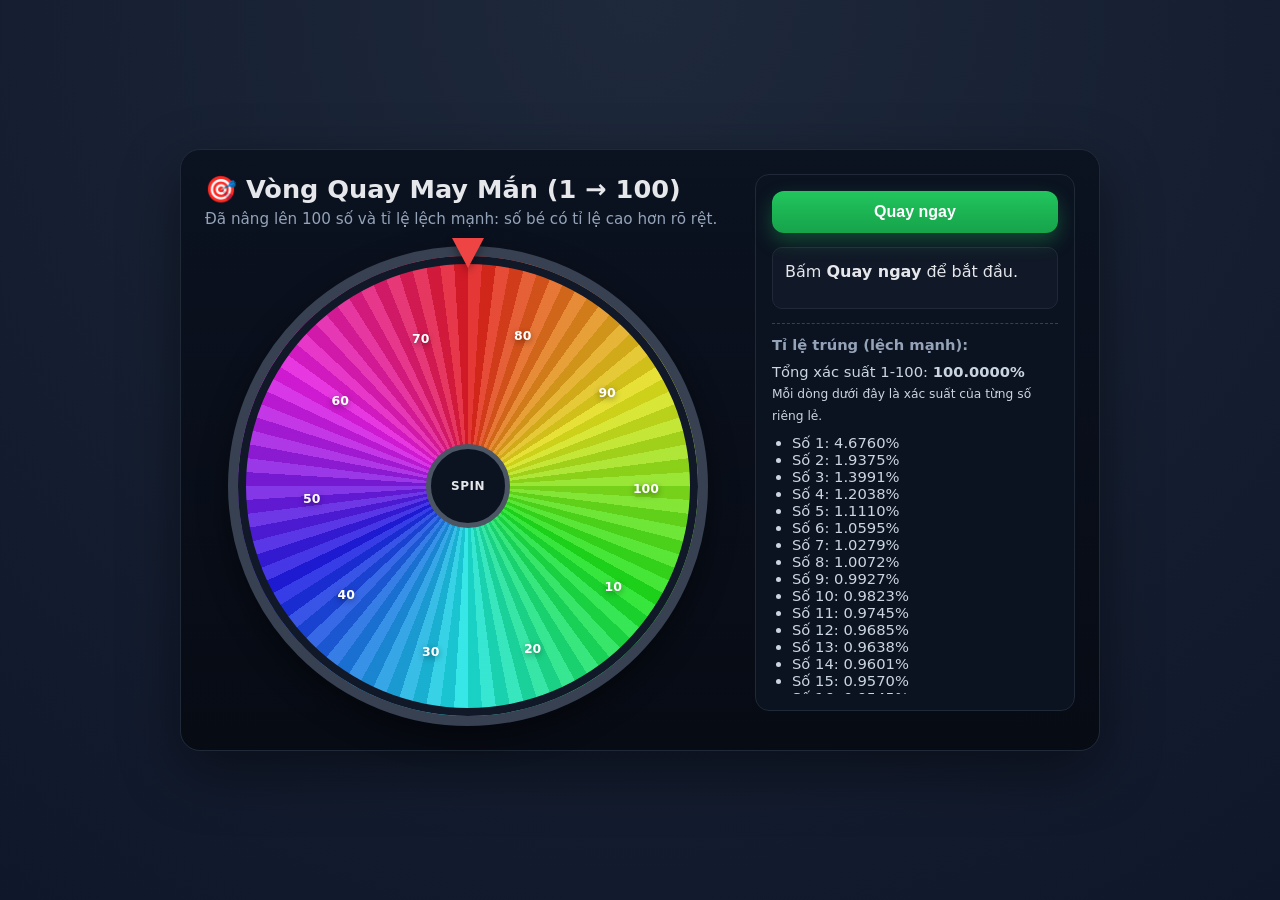
==== index2.html @ 82eaa5ee "update" ====
<!DOCTYPE html>
<html lang="vi">
<head>
  <meta charset="UTF-8" />
  <meta name="viewport" content="width=device-width, initial-scale=1.0" />
  <title>Vòng Quay May Mắn 1-5</title>
  <style>
    :root {
      --bg: #0f172a;
      --card: #111827;
      --text: #e5e7eb;
      --muted: #94a3b8;
      --accent: #22c55e;
      --danger: #ef4444;
    }

    * { box-sizing: border-box; }

    body {
      margin: 0;
      font-family: Inter, system-ui, -apple-system, Segoe UI, Roboto, Arial, sans-serif;
      background: radial-gradient(circle at top, #1e293b, var(--bg));
      color: var(--text);
      min-height: 100vh;
      display: grid;
      place-items: center;
      padding: 20px;
    }

    .panel {
      width: min(920px, 100%);
      background: linear-gradient(180deg, #0b1220, #070b14);
      border: 1px solid #1f2937;
      border-radius: 20px;
      box-shadow: 0 20px 60px rgba(0,0,0,.45);
      padding: 24px;
      display: grid;
      grid-template-columns: 1fr 320px;
      gap: 24px;
    }

    .title {
      margin: 0 0 6px;
      font-size: 1.6rem;
      font-weight: 700;
    }

    .subtitle {
      margin: 0 0 18px;
      color: var(--muted);
      font-size: .95rem;
    }

    .wheel-wrap {
      position: relative;
      width: min(480px, 88vw);
      aspect-ratio: 1;
      margin-inline: auto;
    }

    .pointer {
      position: absolute;
      top: -8px;
      left: 50%;
      transform: translateX(-50%);
      width: 0;
      height: 0;
      border-left: 16px solid transparent;
      border-right: 16px solid transparent;
      border-top: 30px solid var(--danger);
      filter: drop-shadow(0 4px 4px rgba(0,0,0,.35));
      z-index: 3;
    }

    .wheel {
      width: 100%;
      height: 100%;
      border-radius: 50%;
      border: 10px solid #374151;
      box-shadow: inset 0 0 0 8px #111827, 0 12px 30px rgba(0,0,0,.45);
      position: relative;
      transition: transform 4.8s cubic-bezier(.12,.95,.2,1);
      background: conic-gradient(
        #22d3ee 0deg 72deg,
        #a78bfa 72deg 144deg,
        #34d399 144deg 216deg,
        #f59e0b 216deg 288deg,
        #f87171 288deg 360deg
      );
      overflow: hidden;
    }

    .center {
      position: absolute;
      inset: 50% auto auto 50%;
      transform: translate(-50%, -50%);
      width: 84px;
      height: 84px;
      border-radius: 50%;
      background: #0b1220;
      border: 5px solid #4b5563;
      display: grid;
      place-items: center;
      font-weight: 800;
      letter-spacing: .5px;
      z-index: 2;
      text-align: center;
      font-size: .75rem;
    }

    .label {
      position: absolute;
      left: 50%;
      top: 50%;
      transform-origin: 0 0;
      font-size: 1.2rem;
      font-weight: 800;
      color: #fff;
      text-shadow: 0 2px 6px rgba(0,0,0,.45);
      user-select: none;
    }

    .side {
      background: #0b1220;
      border: 1px solid #1f2937;
      border-radius: 14px;
      padding: 16px;
      height: fit-content;
    }

    .btn {
      width: 100%;
      border: none;
      border-radius: 12px;
      background: linear-gradient(180deg, #22c55e, #16a34a);
      color: white;
      font-size: 1rem;
      font-weight: 700;
      padding: 12px 14px;
      cursor: pointer;
      transition: transform .12s ease, filter .2s ease;
      box-shadow: 0 8px 20px rgba(34,197,94,.32);
    }

    .btn:active { transform: translateY(1px); }
    .btn:disabled {
      opacity: .55;
      cursor: not-allowed;
      filter: grayscale(.2);
      box-shadow: none;
    }

    .result {
      margin-top: 14px;
      background: #111827;
      border: 1px solid #1f2937;
      border-radius: 10px;
      padding: 12px;
      line-height: 1.45;
      min-height: 62px;
    }

    .odds {
      margin-top: 14px;
      font-size: .92rem;
      color: var(--muted);
      border-top: 1px dashed #334155;
      padding-top: 12px;
    }

    .odds ul {
      margin: 8px 0 0;
      padding-left: 20px;
      color: #cbd5e1;
    }

    .odds-meta {
      margin-top: 8px;
      color: #cbd5e1;
      line-height: 1.45;
    }

    .odds-list {
      max-height: 260px;
      overflow: auto;
      margin-top: 10px;
      padding-right: 8px;
    }

    @media (max-width: 880px) {
      .panel {
        grid-template-columns: 1fr;
      }
      .side {
        max-width: 520px;
        margin-inline: auto;
        width: 100%;
      }
    }
  </style>
</head>
<body>
  <div class="panel">
    <section>
      <h1 class="title">🎯 Vòng Quay May Mắn (1 → 100)</h1>
      <p class="subtitle">Đã nâng lên 100 số và tỉ lệ lệch mạnh: số bé có tỉ lệ cao hơn rõ rệt.</p>

      <div class="wheel-wrap">
        <div class="pointer"></div>
        <div id="wheel" class="wheel" aria-label="Vòng quay may mắn">
          <div class="center">SPIN</div>
        </div>
      </div>
    </section>

    <aside class="side">
      <button id="spinBtn" class="btn">Quay ngay</button>
      <div id="result" class="result">Bấm <b>Quay ngay</b> để bắt đầu.</div>

      <div class="odds">
        <b>Tỉ lệ trúng (lệch mạnh):</b>
        <div id="oddsMeta" class="odds-meta"></div>
        <ul id="oddsList" class="odds-list"></ul>
      </div>
    </aside>
  </div>

  <script>
    const wheel = document.getElementById('wheel');
    const spinBtn = document.getElementById('spinBtn');
    const resultBox = document.getElementById('result');
    const oddsMeta = document.getElementById('oddsMeta');
    const oddsList = document.getElementById('oddsList');

    const MAX_NUMBER = 100;

    // Lệch mạnh: ưu tiên số bé rõ rệt
    const WEIGHT_POWER = 1.9;
    const UNIFORM_RATIO = 0.2; // 20% đều, 80% lệch
    const weightedPool = Array.from({ length: MAX_NUMBER }, (_, i) => {
      const value = i + 1;
      const inversePart = 1 / Math.pow(value, WEIGHT_POWER);
      const mixedWeight = UNIFORM_RATIO * 1 + (1 - UNIFORM_RATIO) * inversePart;
      return { value, weight: mixedWeight };
    });

    const segmentDeg = 360 / MAX_NUMBER;
    const pointerAngle = 270; // Kim nằm ở đỉnh vòng quay (hướng 12 giờ)
    let currentRotation = 0;
    let spinning = false;

    function normalizeDeg(deg) {
      return ((deg % 360) + 360) % 360;
    }

    function pickWeightedNumber() {
      const total = weightedPool.reduce((sum, item) => sum + item.weight, 0);
      let r = Math.random() * total;
      for (const item of weightedPool) {
        if (r < item.weight) return item.value;
        r -= item.weight;
      }
      return 1;
    }

    function buildWheelVisual() {
      const segments = [];
      for (let i = 0; i < MAX_NUMBER; i++) {
        const start = i * segmentDeg;
        const end = (i + 1) * segmentDeg;
        const hue = Math.round((i / MAX_NUMBER) * 360);
        const light = i % 2 === 0 ? 56 : 46;
        segments.push(`hsl(${hue} 78% ${light}%) ${start}deg ${end}deg`);
      }
      wheel.style.background = `conic-gradient(${segments.join(',')})`;

      // Hiển thị mốc mỗi 10 số cho dễ nhìn
      for (let i = 10; i <= MAX_NUMBER; i += 10) {
        const label = document.createElement('span');
        label.className = 'label';
        const deg = (i - 0.5) * segmentDeg;
        label.style.transform = `rotate(${deg}deg) translate(165px) rotate(-${deg}deg)`;
        label.style.fontSize = '.78rem';
        label.textContent = String(i);
        wheel.appendChild(label);
      }
    }

    function renderOddsPreview() {
      const total = weightedPool.reduce((sum, item) => sum + item.weight, 0);
      const probs = weightedPool.map((item) => (item.weight / total) * 100);
      const totalPct = probs.reduce((sum, p) => sum + p, 0);

      oddsMeta.innerHTML = `Tổng xác suất 1-100: <b>${totalPct.toFixed(4)}%</b><br><small>Mỗi dòng dưới đây là xác suất của từng số riêng lẻ.</small>`;
      oddsList.innerHTML = probs
        .map((pct, idx) => `<li>Số ${idx + 1}: ${pct.toFixed(4)}%</li>`)
        .join('');
    }

    function spin() {
      if (spinning) return;
      spinning = true;
      spinBtn.disabled = true;
      resultBox.innerHTML = 'Đang quay...';

      const target = pickWeightedNumber();

      // Tâm góc của mỗi ô trong 100 ô
      const centerAngle = (target - 1) * segmentDeg + segmentDeg / 2;

      // Kim nằm ở 270deg, nên cần đưa tâm ô trúng về 270deg
      // Jitter luôn ở trong ô để không bị nhảy sang ô bên cạnh
      const jitterRange = segmentDeg * 0.28;
      const jitter = (Math.random() * (2 * jitterRange)) - jitterRange;
      const desiredAngle = normalizeDeg(pointerAngle - centerAngle + jitter);

      // Tính góc cần quay thêm từ vị trí hiện tại để luôn dừng đúng ô trúng
      const currentAngle = normalizeDeg(currentRotation);
      const deltaToTarget = normalizeDeg(desiredAngle - currentAngle);
      const extraTurns = 360 * (5 + Math.floor(Math.random() * 3)); // 5-7 vòng

      currentRotation += extraTurns + deltaToTarget;
      wheel.style.transform = `rotate(${currentRotation}deg)`;

      setTimeout(() => {
        resultBox.innerHTML = `Kết quả: <b>${target}</b><br><small>(Số càng lớn càng khó trúng)</small>`;
        spinning = false;
        spinBtn.disabled = false;
      }, 4900);
    }

    buildWheelVisual();
    renderOddsPreview();
    spinBtn.addEventListener('click', spin);
  </script>
</body>
</html>
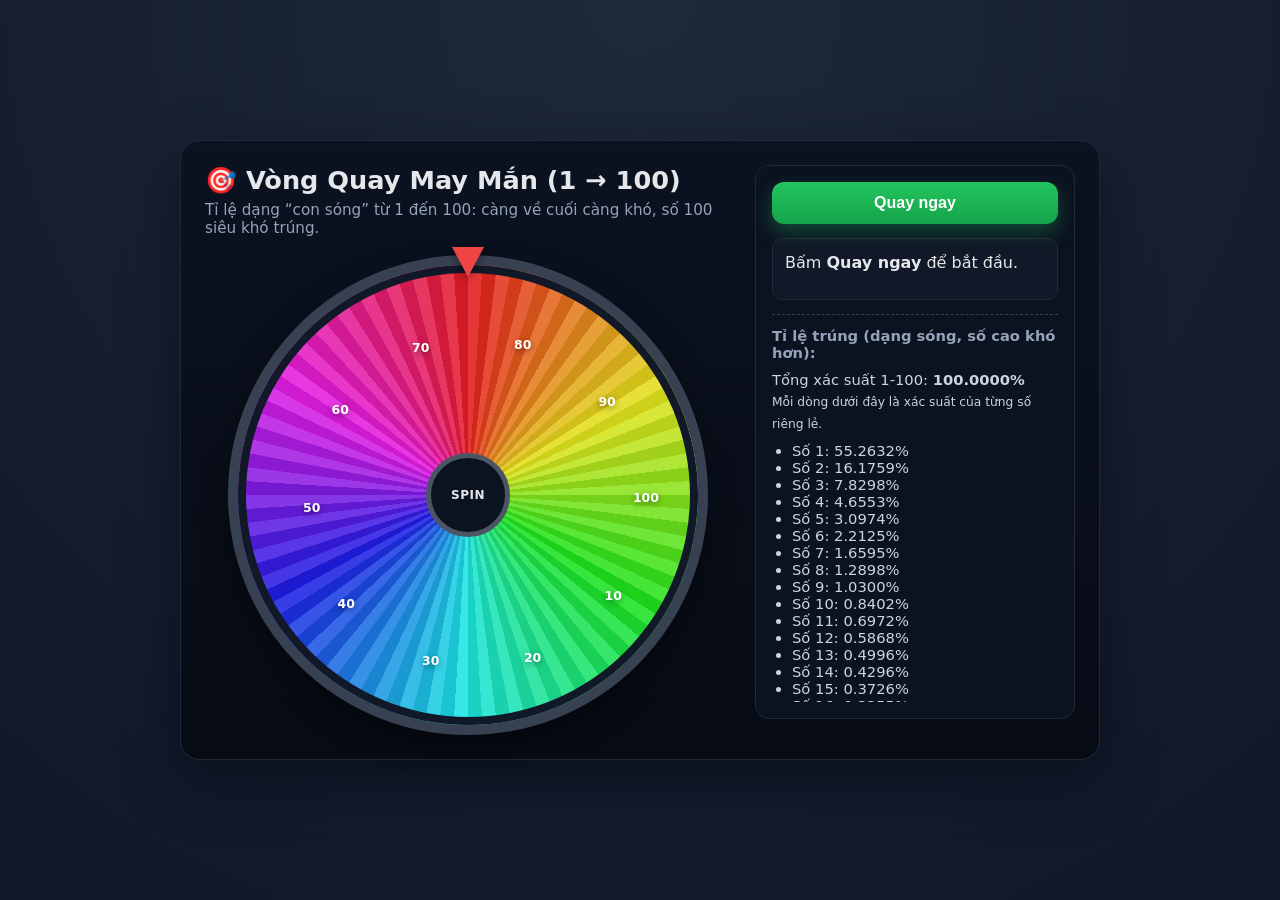
==== commit 3972285e: "updat" ====
--- a/index2.html
+++ b/index2.html
@@ -203,7 +203,7 @@
   <div class="panel">
     <section>
       <h1 class="title">🎯 Vòng Quay May Mắn (1 → 100)</h1>
-      <p class="subtitle">Đã nâng lên 100 số và tỉ lệ lệch mạnh: số bé có tỉ lệ cao hơn rõ rệt.</p>
+      <p class="subtitle">Tỉ lệ dạng “con sóng” từ 1 đến 100: càng về cuối càng khó, số 100 siêu khó trúng.</p>
 
       <div class="wheel-wrap">
         <div class="pointer"></div>
@@ -218,7 +218,7 @@
       <div id="result" class="result">Bấm <b>Quay ngay</b> để bắt đầu.</div>
 
       <div class="odds">
-        <b>Tỉ lệ trúng (lệch mạnh):</b>
+        <b>Tỉ lệ trúng (dạng sóng, số cao khó hơn):</b>
         <div id="oddsMeta" class="odds-meta"></div>
         <ul id="oddsList" class="odds-list"></ul>
       </div>
@@ -234,14 +234,24 @@
 
     const MAX_NUMBER = 100;
 
-    // Lệch mạnh: ưu tiên số bé rõ rệt
-    const WEIGHT_POWER = 1.9;
-    const UNIFORM_RATIO = 0.2; // 20% đều, 80% lệch
+    // Dạng sóng giảm dần: đầu cao, cuối thấp mạnh (100 siêu khó)
+    const WEIGHT_POWER = 1.75;
+    const WAVE_AMPLITUDE = 0.42;
+    const TAIL_HARDNESS = 1.55;
     const weightedPool = Array.from({ length: MAX_NUMBER }, (_, i) => {
       const value = i + 1;
-      const inversePart = 1 / Math.pow(value, WEIGHT_POWER);
-      const mixedWeight = UNIFORM_RATIO * 1 + (1 - UNIFORM_RATIO) * inversePart;
-      return { value, weight: mixedWeight };
+      const progress = i / (MAX_NUMBER - 1); // 0 -> 1
+
+      // Nền xác suất giảm theo số
+      const base = 1 / Math.pow(value, WEIGHT_POWER);
+
+      // Dạng sóng mượt: đầu được boost, cuối bị giảm
+      const wave = 1 + WAVE_AMPLITUDE * Math.cos(Math.PI * progress);
+
+      // Siết đuôi để các số cuối (đặc biệt 100) rất khó ra
+      const tail = Math.pow(1 - progress, TAIL_HARDNESS) + 0.02;
+
+      return { value, weight: base * wave * tail };
     });
 
     const segmentDeg = 360 / MAX_NUMBER;
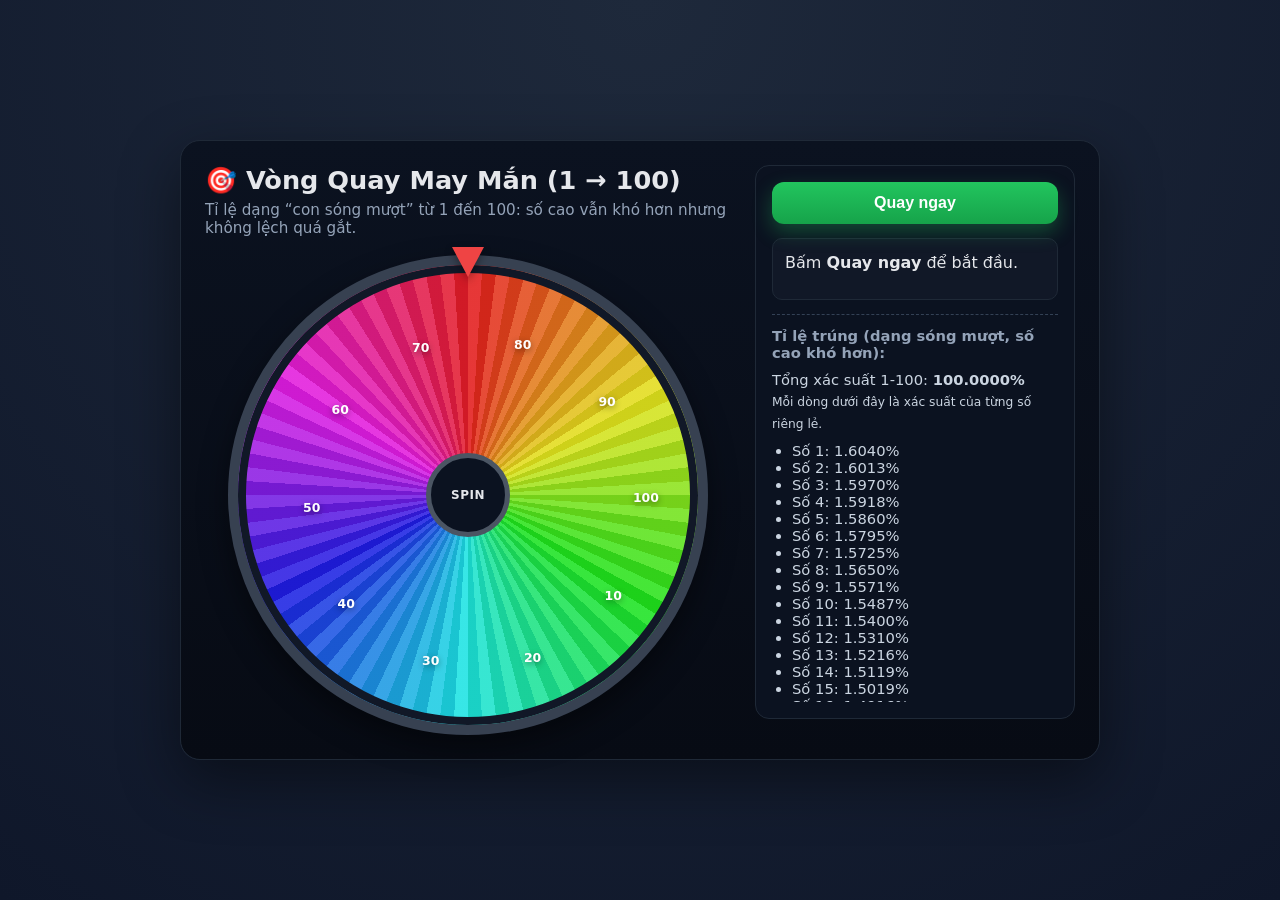
==== commit 1094e8b3: "update" ====
--- a/index2.html
+++ b/index2.html
@@ -203,7 +203,7 @@
   <div class="panel">
     <section>
       <h1 class="title">🎯 Vòng Quay May Mắn (1 → 100)</h1>
-      <p class="subtitle">Tỉ lệ dạng “con sóng” từ 1 đến 100: càng về cuối càng khó, số 100 siêu khó trúng.</p>
+      <p class="subtitle">Tỉ lệ dạng “con sóng mượt” từ 1 đến 100: số cao vẫn khó hơn nhưng không lệch quá gắt.</p>
 
       <div class="wheel-wrap">
         <div class="pointer"></div>
@@ -218,7 +218,7 @@
       <div id="result" class="result">Bấm <b>Quay ngay</b> để bắt đầu.</div>
 
       <div class="odds">
-        <b>Tỉ lệ trúng (dạng sóng, số cao khó hơn):</b>
+        <b>Tỉ lệ trúng (dạng sóng mượt, số cao khó hơn):</b>
         <div id="oddsMeta" class="odds-meta"></div>
         <ul id="oddsList" class="odds-list"></ul>
       </div>
@@ -234,24 +234,22 @@
 
     const MAX_NUMBER = 100;
 
-    // Dạng sóng giảm dần: đầu cao, cuối thấp mạnh (100 siêu khó)
-    const WEIGHT_POWER = 1.75;
-    const WAVE_AMPLITUDE = 0.42;
-    const TAIL_HARDNESS = 1.55;
+    // Dạng sóng mượt: vẫn giảm dần từ 1 -> 100, nhưng không quá cực đoan
+    const MIN_FACTOR = 0.18;     // Độ khó tối thiểu ở cuối dải (100)
+    const CURVE_POWER = 1.35;    // Độ cong giảm dần
+    const WAVE_AMPLITUDE = 0.06; // Gợn nhẹ kiểu "sóng" nhưng vẫn mượt
     const weightedPool = Array.from({ length: MAX_NUMBER }, (_, i) => {
       const value = i + 1;
       const progress = i / (MAX_NUMBER - 1); // 0 -> 1
 
-      // Nền xác suất giảm theo số
-      const base = 1 / Math.pow(value, WEIGHT_POWER);
-
-      // Dạng sóng mượt: đầu được boost, cuối bị giảm
+      // Nền giảm dần mượt từ đầu đến cuối
+      const smoothDrop = 1 - Math.pow(progress, CURVE_POWER);
+      const base = MIN_FACTOR + (1 - MIN_FACTOR) * smoothDrop;
+
+      // Sóng cos trên [0, π] vẫn giảm mượt (không lắc lên xuống)
       const wave = 1 + WAVE_AMPLITUDE * Math.cos(Math.PI * progress);
 
-      // Siết đuôi để các số cuối (đặc biệt 100) rất khó ra
-      const tail = Math.pow(1 - progress, TAIL_HARDNESS) + 0.02;
-
-      return { value, weight: base * wave * tail };
+      return { value, weight: base * wave };
     });
 
     const segmentDeg = 360 / MAX_NUMBER;
